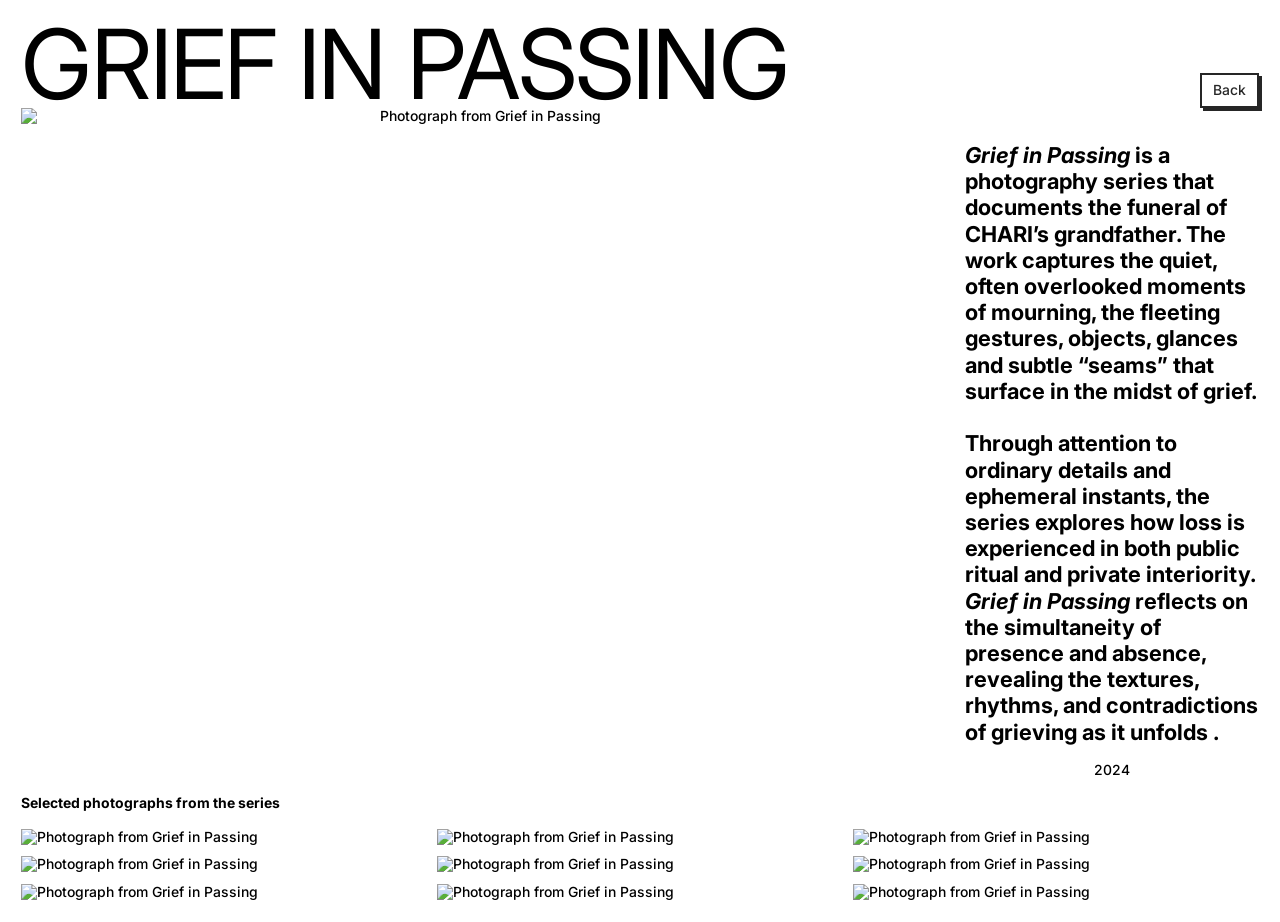
==== grief-in-passing/index.html @ 168b884b "Create index.html" ====
<!DOCTYPE html>
<html lang="en">
<head>
	<meta charset="utf-8">
	<meta name="viewport" content="width=device-width, initial-scale=1">
	<title>Grief in Passing | CHARI</title>
	<meta name="description" content="CHARI Studio">
	<meta property="og:title" content="Grief in Passing | CHARI">
	<meta property="og:image" content="../media/og.jpg">
	<link rel="icon" href="../media/favicon.ico">
	<link rel="preconnect" href="https://fonts.googleapis.com">
	<link rel="preconnect" href="https://fonts.gstatic.com" crossorigin>
	<link rel="stylesheet" href="https://fonts.googleapis.com/css2?family=Inter:ital,wght@0,400;0,500;0,700;1,400;1,500;1,700&display=swap">
	<link rel="stylesheet" href="../assets/style.css">
</head>
<body class="project">
<main class="page">
<div class="project-title"><h1>GRIEF IN PASSING</h1><a class="button-5" href="../">Back</a></div>
<div class="cols center">
	<div style="--span:9"><img class="media zoomable" src="../media/grief-c59ead1d-c213-413c-a57d-4487a8370bbb.jpg" alt="Photograph from Grief in Passing" loading="lazy"></div>
	<div style="--span:3">
		<br><br>
		<div class="left"><b><span style="font-size:calc(1em * 1.45 * 1.08);display:block"><i>Grief in Passing</i> is a photography series that documents the funeral of CHARI’s grandfather. The work captures the quiet, often overlooked moments of mourning, the fleeting gestures, objects, glances and subtle “seams” that surface in the midst of grief.<br><br>
		Through attention to ordinary details and ephemeral instants, the series explores how loss is experienced in both public ritual and private interiority. <i>Grief in Passing</i> reflects on the simultaneity of presence and absence, revealing the textures, rhythms, and contradictions of grieving as it unfolds . </span></b></div>
		<br>2024
	</div>
</div>
<br>
<b>Selected photographs from the series</b>
<br><br>
<div class="grid-gallery">
	<img class="media zoomable" src="../media/grief-b0b18214-928b-4677-97f2-0afacbcca974.jpg" alt="Photograph from Grief in Passing" loading="lazy">
	<img class="media zoomable" src="../media/grief-30bc76f0-6dc2-4003-9225-9824107d68e2.jpg" alt="Photograph from Grief in Passing" loading="lazy">
	<img class="media zoomable" src="../media/grief-c920bcd1-1cbe-4215-8165-ea25af6a4c8b.jpg" alt="Photograph from Grief in Passing" loading="lazy">
	<img class="media zoomable" src="../media/grief-d42d44ad-ce15-4360-ba21-e17f6d4b96d8.jpg" alt="Photograph from Grief in Passing" loading="lazy">
	<img class="media zoomable" src="../media/grief-8474c6a8-373f-4fca-bf94-28d205acdc2a.jpg" alt="Photograph from Grief in Passing" loading="lazy">
	<img class="media zoomable" src="../media/grief-5813f606-f602-46a2-9a16-c6baeddb2dfc.jpg" alt="Photograph from Grief in Passing" loading="lazy">
	<img class="media zoomable" src="../media/grief-5a50a36a-6fd0-40e3-a6a3-171242c86a12.jpg" alt="Photograph from Grief in Passing" loading="lazy">
	<img class="media zoomable" src="../media/grief-d2df9951-f42f-41f4-856b-764298ac71a6.jpg" alt="Photograph from Grief in Passing" loading="lazy">
	<img class="media zoomable" src="../media/grief-11494803-2350-47be-b5d8-691483cadaf5.jpg" alt="Photograph from Grief in Passing" loading="lazy">
</div>

</main>
	<script src="../assets/site.js"></script>
</body>
</html>
---- assets/style.css ----
/* CHARI STUDIO, recreated from the Cargo site */

/* Cargo scales everything from a viewport-relative root size. */
html {
	font-size: 0.8387vw;
	-webkit-text-size-adjust: 100%;
}
@media (max-width: 768px) {
	html { font-size: 1.85vw; }
}

*, *::before, *::after { box-sizing: border-box; }

body {
	margin: 0;
	background: #ffffff;
	color: #000000;
	font-family: "Inter", "Helvetica Neue", Helvetica, Arial, sans-serif;
	font-size: 1.3rem;
	font-weight: 500;
	line-height: 1.2;
	-webkit-font-smoothing: antialiased;
	text-rendering: optimizeLegibility;
}

a { color: inherit; text-decoration: none; }
a:active { opacity: 0.7; }

h1 {
	font-weight: 400;
	margin: 0;
	font-size: 9rem;
	line-height: 0.9;
	letter-spacing: -0.02em;
}
h2 {
	font-weight: 500;
	margin: 0;
	color: rgba(0, 0, 0, 0.75);
	font-size: 2rem;
	line-height: 1.2;
}
h1 b { font-weight: 400; }
hr { background: #000; border: 0; height: 1px; margin: 0.5em 0; }

.page { padding: 2rem; min-height: 100vh; }

/* font-scale helper, as Cargo's --font-scale */
.fs { font-size: calc(var(--s, 1) * 1em); }

/* ---- Columns (Cargo column-set: 12 columns) ---- */
.cols {
	display: grid;
	grid-template-columns: repeat(12, minmax(0, 1fr));
	column-gap: var(--gutter, 2rem);
	row-gap: 1rem;
	align-items: start;
}
.cols > * { grid-column: span var(--span, 12); min-width: 0; }
@media (max-width: 768px) {
	.cols { grid-template-columns: 1fr; }
	.cols > * { grid-column: auto; }
	.cols > :empty { display: none; }
}

.right { text-align: right; }
.center { text-align: center; }
.left { text-align: left; }

/* ---- Media ---- */
img, video { display: block; max-width: 100%; height: auto; }
.media { width: 100%; }
.zoomable { cursor: zoom-in; }
.embed { position: relative; width: 100%; aspect-ratio: 16 / 9; }
.embed iframe { position: absolute; inset: 0; width: 100%; height: 100%; border: 0; }

.caption-small { font-size: 0.71em; }

/* ---- Buttons ---- */
.button-5 {
	display: inline-block;
	font-size: 1.3rem;
	font-weight: 500;
	color: rgba(0, 0, 0, 0.85);
	border: 0.2rem solid rgba(0, 0, 0, 0.85);
	padding: 0.7rem 1rem;
	background: #fff;
	filter: drop-shadow(0.3rem 0.3rem 0 rgba(0, 0, 0, 0.85));
	line-height: 1.2;
	vertical-align: middle;
	letter-spacing: 0;
}
h1 .button-5 { font-weight: 500; }
.button-7 {
	display: inline-block;
	font-size: 1.3rem;
	font-weight: 500;
	color: #ff0000;
	border: 0.2rem solid #ff0000;
	border-radius: 999rem;
	padding: 0.6rem 1.4rem 0.6rem 1.3rem;
	background: #fff;
	filter: drop-shadow(0.4rem 0.4rem 0 #ff0000);
}

/* ---- Project pages ---- */
.project-title { display: flex; justify-content: space-between; align-items: flex-end; flex-wrap: wrap; gap: 1rem; }
.project .copy a { text-decoration: underline; }
.project .year { margin-top: 1em; }
.stack > * + * { margin-top: 1rem; }

/* ---- Galleries ---- */
.grid-gallery {
	display: grid;
	grid-template-columns: repeat(3, minmax(0, 1fr));
	gap: 1rem;
	align-items: start;
}
@media (max-width: 768px) { .grid-gallery { grid-template-columns: 1fr; } }

.slideshow { position: relative; width: 100%; overflow: hidden; user-select: none; }
.slideshow .slide { display: none; width: 100%; }
.slideshow .slide.on { display: block; }
.slideshow .zone { position: absolute; top: 0; bottom: 0; width: 50%; z-index: 2; }
.slideshow .zone.prev { left: 0; cursor: w-resize; }
.slideshow .zone.next { right: 0; cursor: e-resize; }
.slideshow .nav {
	position: absolute; top: 50%; transform: translateY(-50%); z-index: 3;
	width: 30px; height: 30px; border-radius: 50%; border: 0;
	background: rgba(87, 87, 87, 0.35); color: rgba(255, 255, 255, 0.9);
	font-size: 16px; line-height: 30px; cursor: pointer; padding: 0;
}
.slideshow .nav.prev { left: 15px; }
.slideshow .nav.next { right: 15px; }

/* ---- Lightbox (Cargo quick view) ---- */
.lightbox {
	position: fixed; inset: 0; z-index: 100; background: #000;
	display: none; align-items: center; justify-content: center; padding: 3rem;
	cursor: zoom-out;
}
.lightbox.open { display: flex; }
.lightbox img { max-width: 100%; max-height: 100%; width: auto; height: auto; object-fit: contain; }
.lightbox .close {
	position: absolute; top: 15px; right: 20px; color: #fff; background: none; border: 0;
	font-size: 28px; cursor: pointer;
}
.lightbox .lb-nav {
	position: absolute; top: 50%; transform: translateY(-50%);
	width: 30px; height: 30px; border-radius: 50%; border: 0;
	background: rgba(87, 87, 87, 0.35); color: rgba(255, 255, 255, 0.9); cursor: pointer;
}
.lightbox .lb-prev { left: 20px; }
.lightbox .lb-next { right: 20px; }

/* ---- Home ---- */
body.home { background: #4a4a4a; color: #fff; }
#backdrop { position: fixed; inset: 0; width: 100vw; height: 100vh; z-index: 0; display: block; }
.home .page { position: relative; z-index: 1; padding-top: 1.8rem; }
.home .wordmark { font-weight: 700; font-size: 3.4rem; line-height: 1; letter-spacing: -0.01em; }
.home .nav-small { font-size: 0.87rem; margin-top: 4.5rem; line-height: 1.4; }
.home .label { font-size: 0.85rem; }
.home .artworks { font-size: 0.85rem; line-height: 1.85; }
.home .artworks .label { margin-top: 2.6rem; margin-bottom: 1.9rem; }
.home .soundwork { margin-top: 16rem; }
.home .soundwork .label { margin-bottom: 1.6rem; }
@media (max-width: 768px) {
	.home .artworks { text-align: left; }
	.home .soundwork { margin-top: 4rem; }
}

/* ---- Audio player (Cargo audio-player) ---- */
.player {
	display: flex; align-items: stretch;
	width: 32rem; max-width: 100%; height: 3.3rem;
	font-size: 1.2rem; font-weight: 400;
	border: 1px solid rgba(0, 0, 0, 0.2);
	border-radius: 10em; overflow: hidden; position: relative;
	margin: 0 0 0.6rem auto;
	background: rgba(255, 255, 255, 0);
	color: #F8F8FF;
}
.player .btn {
	width: 3.15em; flex: none; border: 0; background: none; cursor: pointer;
	display: inline-flex; align-items: center; justify-content: center;
	border-right: 1px solid rgba(0, 0, 0, 0.2); padding: 0 0 0 0.3em; position: relative; z-index: 1;
}
.player .btn svg { width: 0.85em; height: 0.85em; fill: #7CFC00; }
.player .track { position: relative; flex: 1; cursor: ew-resize; }
.player .buffer, .player .progress { position: absolute; top: 0; bottom: 0; left: 0; width: 0; }
.player .buffer { background: rgba(0, 0, 0, 0.03); }
.player .progress { background: rgba(0, 255, 0, 0.25); }
.player .lbl {
	position: relative; z-index: 1; height: 100%; display: flex; align-items: center;
	justify-content: flex-end; padding: 0 1.2em 0 1em; white-space: nowrap; overflow: hidden; text-overflow: ellipsis;
	pointer-events: none;
}
.home .player { border-color: rgba(255, 255, 255, 0.18); background: rgba(0, 0, 0, 0.12); margin-left: 0; }
.home .player .btn { border-right-color: rgba(255, 255, 255, 0.18); }
@media (max-width: 768px) { .player { width: 100%; } }
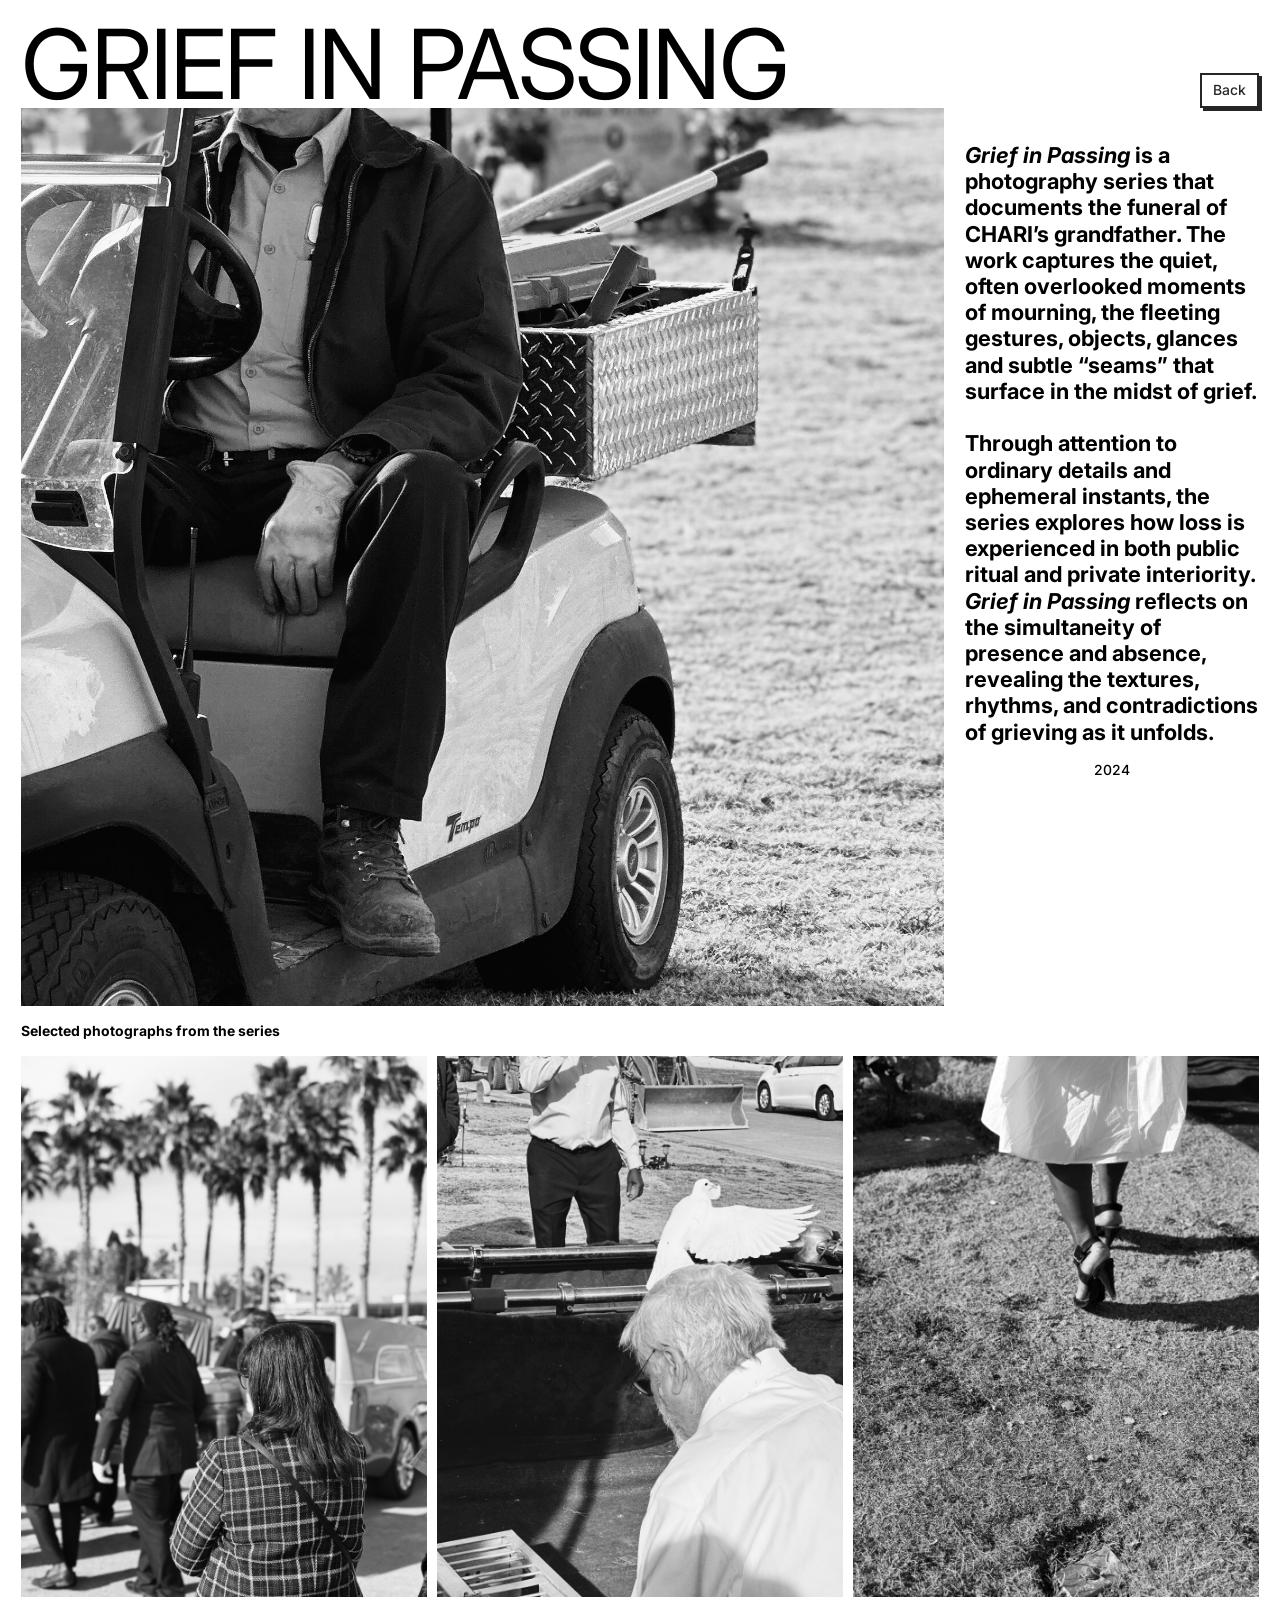
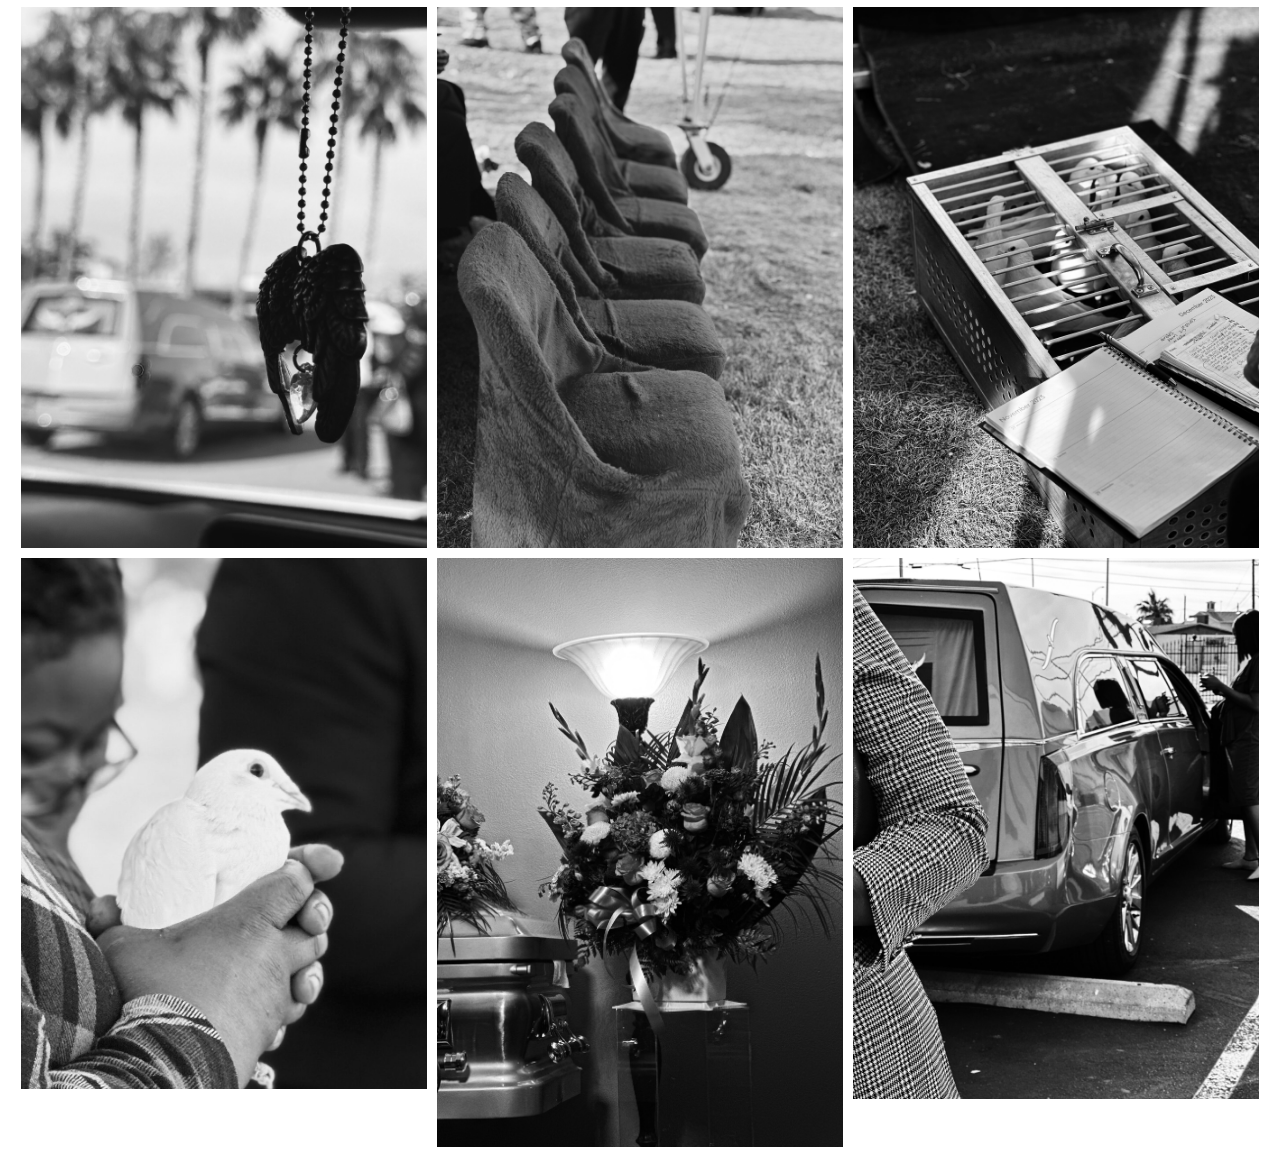
==== commit 6084fe8f: "Update index.html" ====
--- a/grief-in-passing/index.html
+++ b/grief-in-passing/index.html
@@ -21,7 +21,7 @@
 	<div style="--span:3">
 		<br><br>
 		<div class="left"><b><span style="font-size:calc(1em * 1.45 * 1.08);display:block"><i>Grief in Passing</i> is a photography series that documents the funeral of CHARI’s grandfather. The work captures the quiet, often overlooked moments of mourning, the fleeting gestures, objects, glances and subtle “seams” that surface in the midst of grief.<br><br>
-		Through attention to ordinary details and ephemeral instants, the series explores how loss is experienced in both public ritual and private interiority. <i>Grief in Passing</i> reflects on the simultaneity of presence and absence, revealing the textures, rhythms, and contradictions of grieving as it unfolds . </span></b></div>
+		Through attention to ordinary details and ephemeral instants, the series explores how loss is experienced in both public ritual and private interiority. <i>Grief in Passing</i> reflects on the simultaneity of presence and absence, revealing the textures, rhythms, and contradictions of grieving as it unfolds. </span></b></div>
 		<br>2024
 	</div>
 </div>
